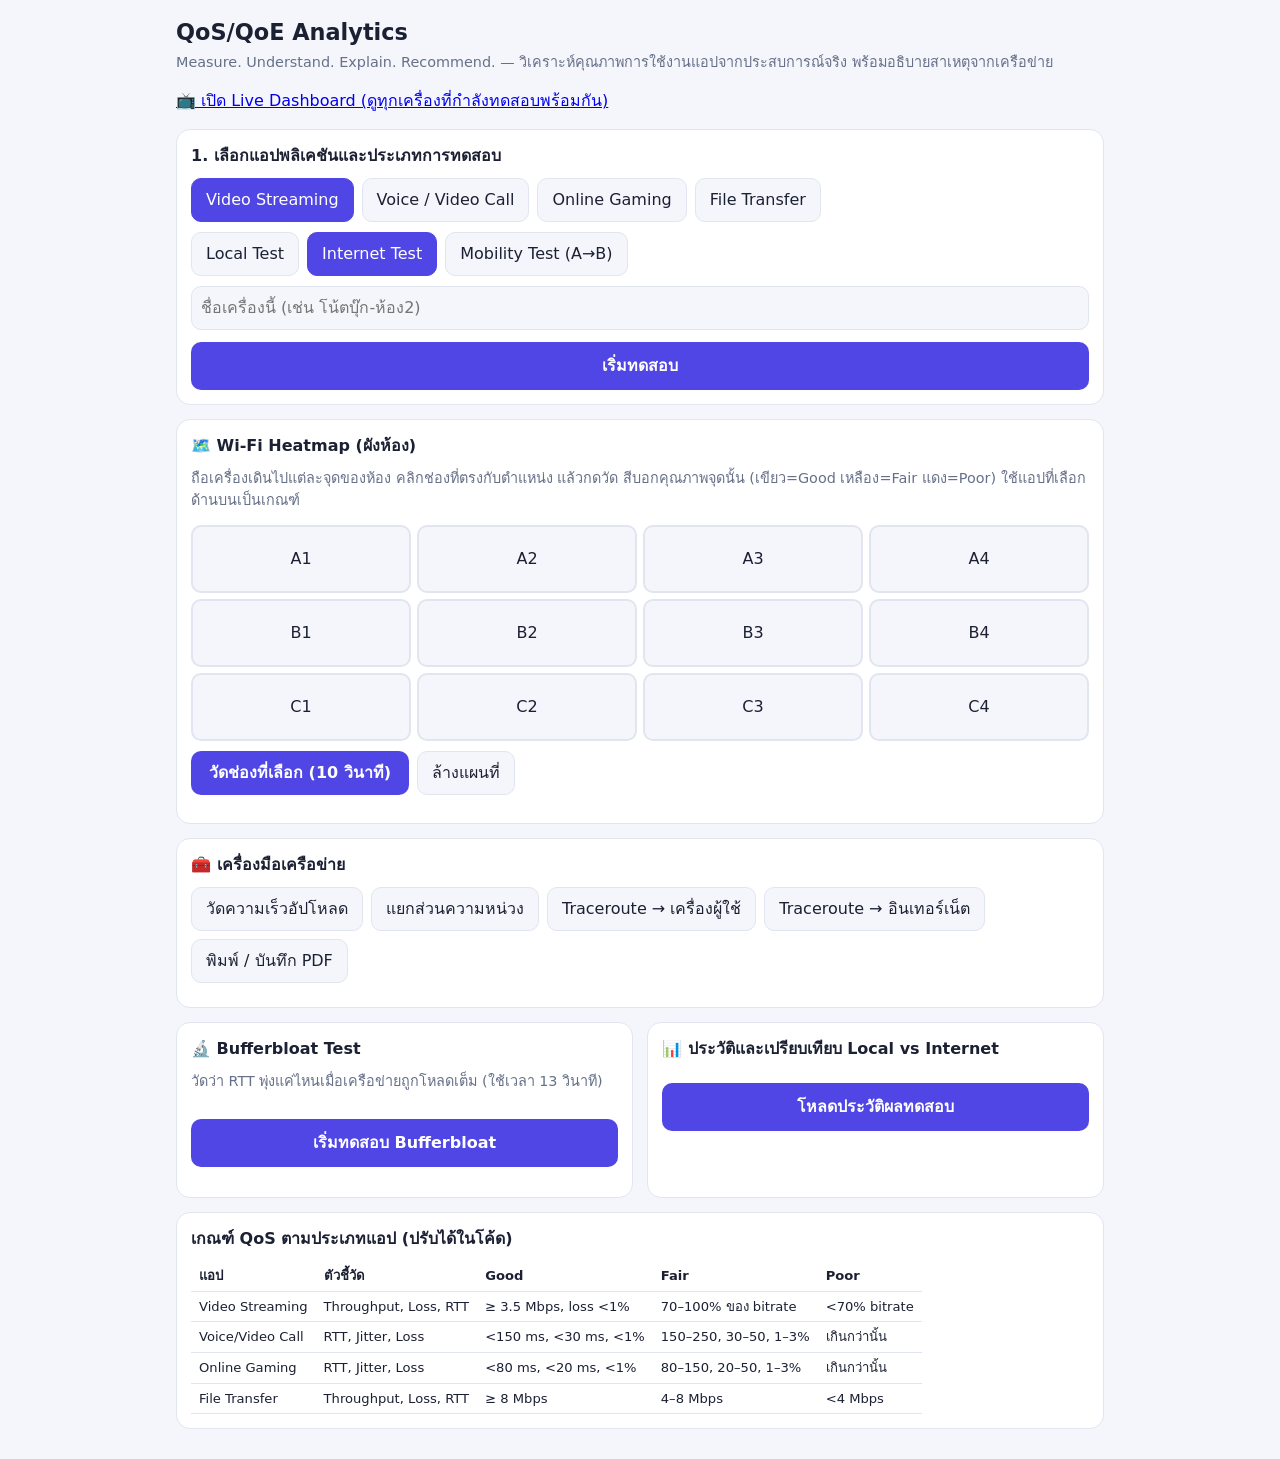
==== web/index.html @ 1d4b0b9c "Initial commit" ====
<!DOCTYPE html>
<html lang="th">

<head>
    <meta charset="utf-8">
    <meta name="viewport" content="width=device-width, initial-scale=1, viewport-fit=cover">
    <title>QoS/QoE Analytics</title>
    <link rel="stylesheet" href="style.css">
</head>

<body>
    <main>
        <h1> QoS/QoE Analytics</h1>
        <p class="sub">Measure. Understand. Explain. Recommend. — วิเคราะห์คุณภาพการใช้งานแอปจากประสบการณ์จริง
            พร้อมอธิบายสาเหตุจากเครือข่าย</p>
        <p><a href="dashboard.html" target="_blank">📺 เปิด Live Dashboard (ดูทุกเครื่องที่กำลังทดสอบพร้อมกัน)</a></p>
        <div class="banner" id="simBanner">⚠️ ไม่สามารถวัดเครือข่ายจริงในหน้านี้ได้ — กำลังใช้ข้อมูลจำลองเพื่อสาธิต
            (นำไปโฮสต์บนเซิร์ฟเวอร์ของคุณเพื่อวัดจริง)</div>

        <section class="card">
            <h2>1. เลือกแอปพลิเคชันและประเภทการทดสอบ</h2>
            <div class="opts" id="apps"></div>
            <div class="opts" id="types" style="margin-top:10px"></div>
            <input id="cname" placeholder="ชื่อเครื่องนี้ (เช่น โน้ตบุ๊ก-ห้อง2)" maxlength="30"
                style="width:100%;margin-top:10px;padding:9px;border-radius:10px;border:1px solid var(--bd);background:var(--bg);color:var(--tx);font:inherit">
            <button class="go" id="btn">เริ่มทดสอบ</button>
        </section>

        <section id="live" class="hide">
            <div class="grid">
                <div class="card gauge">
                    <h2>2. Live Analytics — QoE Score</h2>
                    <svg viewBox="0 0 120 75">
                        <path d="M10 62A50 50 0 0 1 110 62" fill="none" stroke="var(--bd)" stroke-width="10"
                            stroke-linecap="round" />
                        <path id="arc" d="M10 62A50 50 0 0 1 110 62" fill="none" stroke="var(--good)" stroke-width="10"
                            stroke-linecap="round" stroke-dasharray="157.1" stroke-dashoffset="157.1" />
                        <text id="sc" x="60" y="52" text-anchor="middle" font-size="24" font-weight="700"
                            fill="currentColor">--</text>
                        <text id="rt" x="60" y="68" text-anchor="middle" font-size="9"
                            fill="currentColor">รอข้อมูล</text>
                    </svg>
                    <div id="prof" class="sub"></div>
                </div>
                <div class="card">
                    <h2>เมตริกแบบเรียลไทม์</h2>
                    <div class="metrics">
                        <div class="m"><small>RTT (ms)</small><b id="mRtt">-</b></div>
                        <div class="m"><small>Jitter (ms)</small><b id="mJit">-</b></div>
                        <div class="m"><small>Packet Loss (%)</small><b id="mLoss">-</b></div>
                        <div class="m"><small>Throughput (Mbps)</small><b id="mTp">-</b></div>
                    </div>
                    <p class="sub" id="net" style="margin:8px 0 0"></p>
                </div>
            </div>
            <div class="grid">
                <div class="card">
                    <h2>RTT ตามเวลา</h2><canvas id="chart"></canvas>
                </div>
                <div class="card" id="mapCard">
                    <h2>Mobility Map (A→B)</h2><canvas id="map"></canvas>
                    <p class="sub" id="gpsNote" style="margin:4px 0 0"></p>
                </div>
            </div>
            <div class="card">
                <h2>QoE Insights — ประสบการณ์ที่ผู้ใช้จะรู้สึก</h2>
                <div class="grid">
                    <div><small>🎧 คุณภาพเสียงโทร (MOS จาก E-model)</small><b id="mMos"
                            style="font-size:1.7rem;display:block">-</b><small id="mR"></small></div>
                    <div><small>🎬 จำลองเล่นวิดีโอ 3.5 Mbps: <b id="vState">-</b></small>
                        <div class="bar"><i id="vBar"></i></div>
                        <small>เริ่มเล่นใน <b id="vStartup">-</b> วิ · ค้าง <b id="vStall">0</b> ครั้ง · รวม <b
                                id="vStallT">0</b> วิ</small>
                    </div>
                </div>
            </div>
            <div class="card">
                <h2>Event List</h2>
                <ul id="ev"></ul>
            </div>
        </section>

        <section id="result" class="card hide">
            <h2>3. Diagnosis / Result</h2>
            <div>Overall: <span class="tag" id="rTag"></span> <b id="rScore"></b></div>
            <p><b>ปัญหาหลัก:</b> <span id="rMain"></span></p>
            <p><b>หลักฐาน:</b></p>
            <ul id="rEvi"></ul>
            <p><b>คำแนะนำ:</b> <span id="rRec"></span></p>
            <div id="zones"></div>
            <button class="opt" id="copy">คัดลอกรายงาน (JSON)</button> <span class="sub" id="copied"></span>
        </section>

        <section class="card">
            <h2>🗺️ Wi-Fi Heatmap (ผังห้อง)</h2>
            <p class="sub" style="margin-top:0">ถือเครื่องเดินไปแต่ละจุดของห้อง คลิกช่องที่ตรงกับตำแหน่ง แล้วกดวัด
                สีบอกคุณภาพจุดนั้น (เขียว=Good เหลือง=Fair แดง=Poor) ใช้แอปที่เลือกด้านบนเป็นเกณฑ์</p>
            <div id="heatGrid" class="hgrid"></div>
            <div class="opts" style="margin-top:10px"><button class="go" id="heatBtn"
                    style="width:auto;margin:0;padding:10px 18px">วัดช่องที่เลือก (10 วินาที)</button><button
                    class="opt" id="heatClr">ล้างแผนที่</button></div>
            <p id="heatOut" class="sub"></p>
        </section>
        <section class="card">
            <h2>🧰 เครื่องมือเครือข่าย</h2>
            <div class="opts">
                <button class="opt" id="upBtn">วัดความเร็วอัปโหลด</button><button class="opt"
                    id="bdBtn">แยกส่วนความหน่วง</button>
                <button class="opt" id="trClient">Traceroute → เครื่องผู้ใช้</button><button class="opt"
                    id="trNet">Traceroute → อินเทอร์เน็ต</button><button class="opt" id="prBtn">พิมพ์ / บันทึก
                    PDF</button>
            </div>
            <pre id="toolOut" style="white-space:pre-wrap;font-size:.82rem;overflow-x:auto;margin:10px 0 0"></pre>
        </section>
        <section class="grid">
            <div class="card">
                <h2>🔬 Bufferbloat Test</h2>
                <p class="sub" style="margin-top:0">วัดว่า RTT พุ่งแค่ไหนเมื่อเครือข่ายถูกโหลดเต็ม (ใช้เวลา 13 วินาที)
                </p><button class="go" id="bloatBtn">เริ่มทดสอบ Bufferbloat</button>
                <p id="bloatOut"></p>
            </div>
            <div class="card">
                <h2>📊 ประวัติและเปรียบเทียบ Local vs Internet</h2><button class="go"
                    id="histBtn">โหลดประวัติผลทดสอบ</button>
                <div id="histOut" style="overflow-x:auto"></div>
            </div>
        </section>
        <section class="card">
            <h2>เกณฑ์ QoS ตามประเภทแอป (ปรับได้ในโค้ด)</h2>
            <table>
                <tr>
                    <th>แอป</th>
                    <th>ตัวชี้วัด</th>
                    <th>Good</th>
                    <th>Fair</th>
                    <th>Poor</th>
                </tr>
                <tr>
                    <td>Video Streaming</td>
                    <td>Throughput, Loss, RTT</td>
                    <td>≥ 3.5 Mbps, loss &lt;1%</td>
                    <td>70–100% ของ bitrate</td>
                    <td>&lt;70% bitrate</td>
                </tr>
                <tr>
                    <td>Voice/Video Call</td>
                    <td>RTT, Jitter, Loss</td>
                    <td>&lt;150 ms, &lt;30 ms, &lt;1%</td>
                    <td>150–250, 30–50, 1–3%</td>
                    <td>เกินกว่านั้น</td>
                </tr>
                <tr>
                    <td>Online Gaming</td>
                    <td>RTT, Jitter, Loss</td>
                    <td>&lt;80 ms, &lt;20 ms, &lt;1%</td>
                    <td>80–150, 20–50, 1–3%</td>
                    <td>เกินกว่านั้น</td>
                </tr>
                <tr>
                    <td>File Transfer</td>
                    <td>Throughput, Loss, RTT</td>
                    <td>≥ 8 Mbps</td>
                    <td>4–8 Mbps</td>
                    <td>&lt;4 Mbps</td>
                </tr>
            </table>
        </section>
    </main>

    <script src="app.js"></script>
</body>

</html>
---- web/style.css ----
:root {
    box-sizing: border-box;
    padding-top: env(safe-area-inset-top, 0px);
    padding-bottom: env(safe-area-inset-bottom, 0px);
    --bg: #f4f6fb;
    --card: #fff;
    --tx: #1b2033;
    --mut: #667089;
    --bd: #e1e5f0;
    --pri: #4f46e5;
    --good: #16a34a;
    --fair: #f59e0b;
    --poor: #dc2626;
}

html {
    scroll-padding-top: env(safe-area-inset-top, 0px)
}

@media (prefers-color-scheme:dark) {
    :root:not([data-theme="light"]) {
        --bg: #0f1220;
        --card: #181c30;
        --tx: #e8eaf5;
        --mut: #9aa3c0;
        --bd: #2a3050;
        --pri: #818cf8;
    }
}

:root[data-theme="dark"] {
    --bg: #0f1220;
    --card: #181c30;
    --tx: #e8eaf5;
    --mut: #9aa3c0;
    --bd: #2a3050;
    --pri: #818cf8
}

* {
    box-sizing: border-box
}

body {
    margin: 0;
    background: var(--bg);
    color: var(--tx);
    font-family: system-ui, -apple-system, "Noto Sans Thai", sans-serif;
    line-height: 1.5
}

main {
    max-width: 960px;
    margin: 0 auto;
    padding: 16px
}

h1 {
    font-size: 1.4rem;
    margin: 0
}

h2 {
    font-size: 1rem;
    margin: 0 0 10px
}

.sub {
    color: var(--mut);
    font-size: .9rem;
    margin: 2px 0 14px
}

.card {
    background: var(--card);
    border: 1px solid var(--bd);
    border-radius: 14px;
    padding: 14px;
    margin-bottom: 14px
}

.grid {
    display: grid;
    gap: 14px;
    grid-template-columns: 1fr 1fr
}

@media(max-width:700px) {
    .grid {
        grid-template-columns: 1fr
    }
}

.opts {
    display: flex;
    flex-wrap: wrap;
    gap: 8px
}

.opt {
    border: 1px solid var(--bd);
    background: var(--bg);
    color: var(--tx);
    padding: 9px 14px;
    border-radius: 10px;
    cursor: pointer;
    font: inherit
}

.opt.on {
    background: var(--pri);
    color: #fff;
    border-color: var(--pri)
}

.go {
    width: 100%;
    margin-top: 12px;
    padding: 12px;
    border: 0;
    border-radius: 10px;
    font: inherit;
    font-weight: 600;
    color: #fff;
    background: var(--pri);
    cursor: pointer
}

.go.stop {
    background: var(--poor)
}

.banner {
    display: none;
    background: #fef3c7;
    color: #78350f;
    border-radius: 10px;
    padding: 8px 12px;
    font-size: .85rem;
    margin-bottom: 14px
}

.metrics {
    display: grid;
    grid-template-columns: 1fr 1fr;
    gap: 8px
}

.m {
    border: 1px solid var(--bd);
    border-radius: 10px;
    padding: 8px 10px
}

.m small {
    color: var(--mut)
}

.m b {
    display: block;
    font-size: 1.25rem
}

.good {
    color: var(--good)
}

.fair {
    color: var(--fair)
}

.poor {
    color: var(--poor)
}

.gauge {
    text-align: center
}

.gauge svg {
    width: 220px;
    max-width: 100%
}

canvas {
    width: 100%;
    height: 150px;
    display: block
}

ul {
    margin: 0;
    padding-left: 18px;
    font-size: .88rem
}

#ev {
    max-height: 140px;
    overflow: auto
}

.tag {
    display: inline-block;
    padding: 2px 12px;
    border-radius: 99px;
    color: #fff;
    font-weight: 700
}

.tag.good {
    background: var(--good);
    color: #fff
}

.tag.fair {
    background: var(--fair);
    color: #fff
}

.tag.poor {
    background: var(--poor);
    color: #fff
}

table {
    width: 100%;
    border-collapse: collapse;
    font-size: .82rem;
    overflow-x: auto;
    display: block
}

td,
th {
    padding: 5px 8px;
    border-bottom: 1px solid var(--bd);
    text-align: left;
    white-space: nowrap
}

.hide {
    display: none
}

.bar {
    height: 10px;
    background: var(--bd);
    border-radius: 6px;
    overflow: hidden;
    margin: 6px 0
}

.bar i {
    display: block;
    height: 100%;
    width: 0;
    background: var(--pri);
    transition: width .5s
}

.hgrid {
    display: grid;
    grid-template-columns: repeat(4, 1fr);
    gap: 6px
}

.cell {
    white-space: pre;
    min-height: 68px;
    border: 2px solid var(--bd);
    border-radius: 10px;
    background: var(--bg);
    color: var(--tx);
    font: inherit;
    cursor: pointer
}

@media print {
    button {
        display: none !important
    }
}
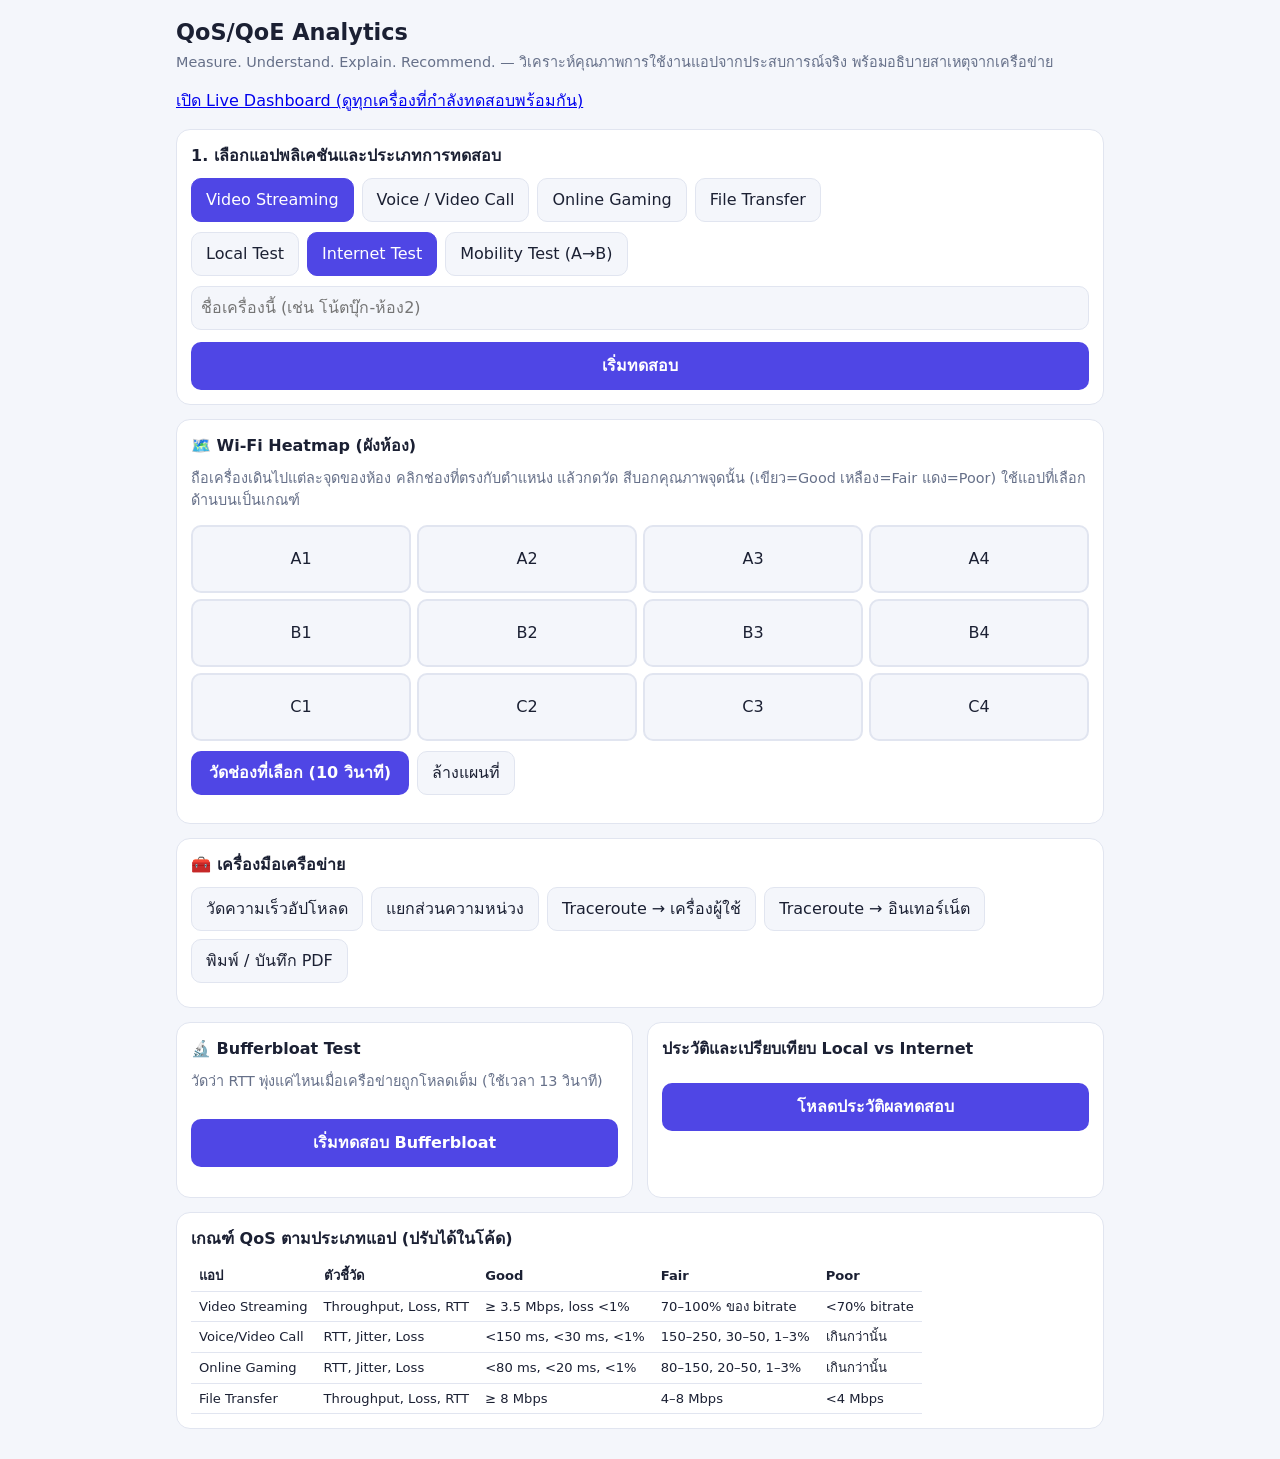
==== commit a22cea3b: "final frontend + js" ====
--- a/web/index.html
+++ b/web/index.html
@@ -13,8 +13,8 @@
         <h1> QoS/QoE Analytics</h1>
         <p class="sub">Measure. Understand. Explain. Recommend. — วิเคราะห์คุณภาพการใช้งานแอปจากประสบการณ์จริง
             พร้อมอธิบายสาเหตุจากเครือข่าย</p>
-        <p><a href="dashboard.html" target="_blank">📺 เปิด Live Dashboard (ดูทุกเครื่องที่กำลังทดสอบพร้อมกัน)</a></p>
-        <div class="banner" id="simBanner">⚠️ ไม่สามารถวัดเครือข่ายจริงในหน้านี้ได้ — กำลังใช้ข้อมูลจำลองเพื่อสาธิต
+        <p><a href="dashboard.html" target="_blank"> เปิด Live Dashboard (ดูทุกเครื่องที่กำลังทดสอบพร้อมกัน)</a></p>
+        <div class="banner" id="simBanner"> ไม่สามารถวัดเครือข่ายจริงในหน้านี้ได้ — กำลังใช้ข้อมูลจำลองเพื่อสาธิต
             (นำไปโฮสต์บนเซิร์ฟเวอร์ของคุณเพื่อวัดจริง)</div>
 
         <section class="card">
@@ -120,7 +120,7 @@
                 <p id="bloatOut"></p>
             </div>
             <div class="card">
-                <h2>📊 ประวัติและเปรียบเทียบ Local vs Internet</h2><button class="go"
+                <h2>ประวัติและเปรียบเทียบ Local vs Internet</h2><button class="go"
                     id="histBtn">โหลดประวัติผลทดสอบ</button>
                 <div id="histOut" style="overflow-x:auto"></div>
             </div>
--- a/web/style.css
+++ b/web/style.css
@@ -34,7 +34,7 @@
     --tx: #e8eaf5;
     --mut: #9aa3c0;
     --bd: #2a3050;
-    --pri: #818cf8
+    --pri: #818cf8;
 }
 
 * {
